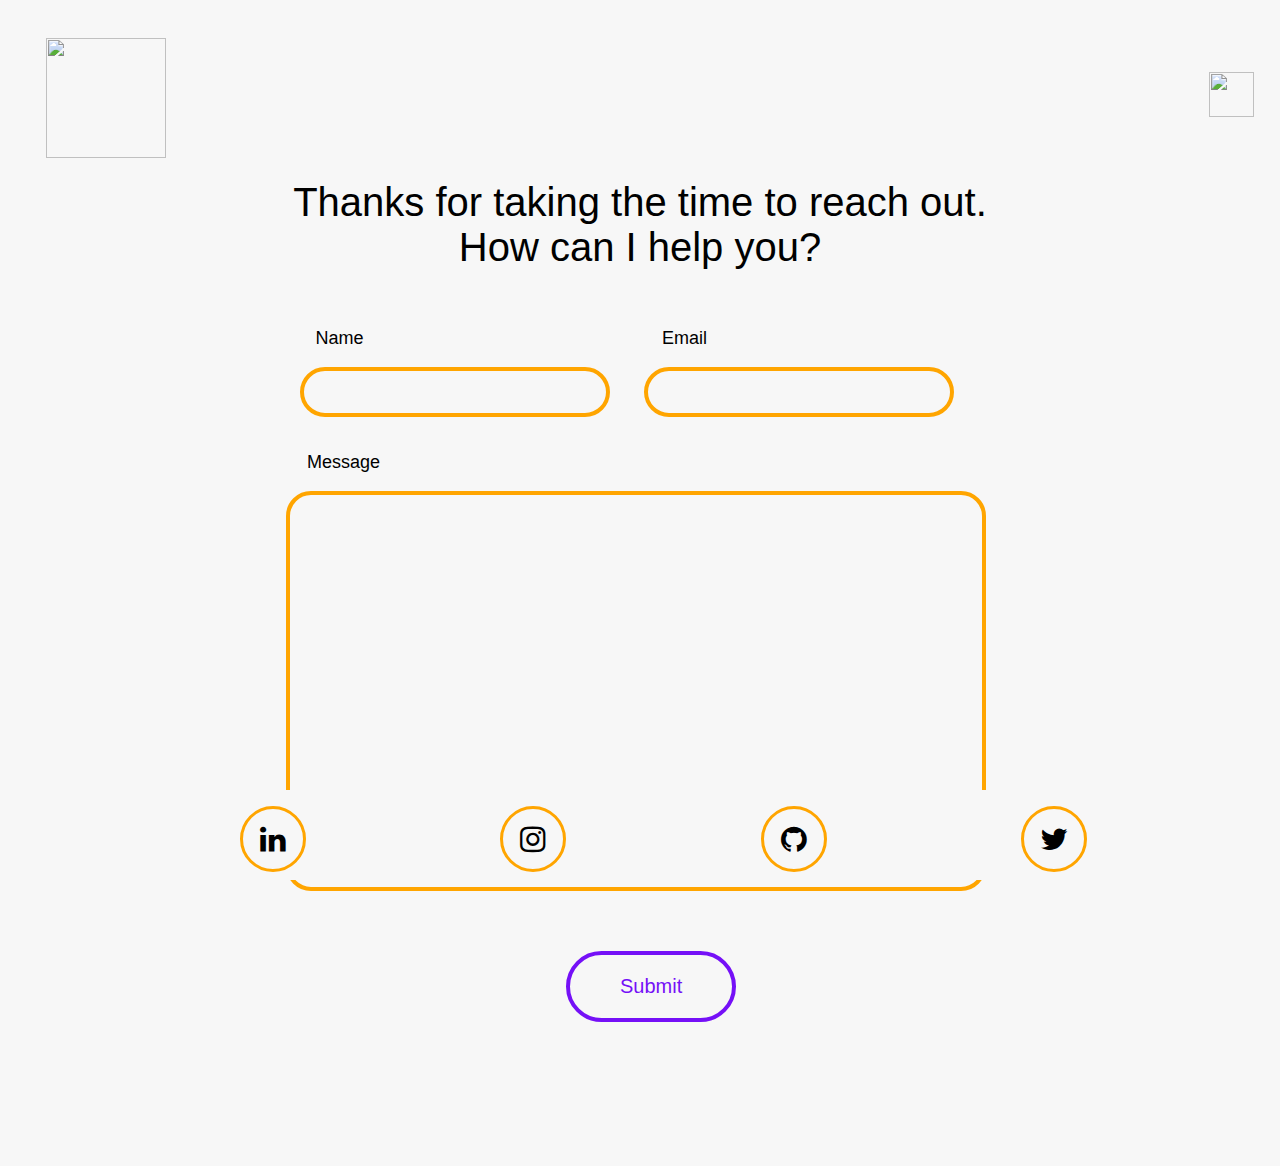
==== contact_me.html @ 22fb21d1 "Add files via upload" ====
<!-- Add icon library -->
<link rel="stylesheet" href="https://cdnjs.cloudflare.com/ajax/libs/font-awesome/4.7.0/css/font-awesome.min.css">




<!DOCTYPE html>
<html>
    <head>
        <title> Say Hello | Ayaz Vural</title>
        <link rel="stylesheet" href="contact_styles.css">
        <meta name="Description" content="This is a description">
    </head>

    <body>
        <div>
        <div>
            <div id="logo">
                <img  src="assets/ayaz_vural_logo.png" width="120">
            </div>

            <div id="back-button">
                <a href="about.html"> <img src="assets/back-button.png" width="45"> </a> 
            </div>
        </div>

        <p id="main-text">Thanks for taking the time to reach out. <br> How can I help you?</p>
        <div id="wrapper">
            <form class="form-inline">
                
                    <div id="left-block" class="form-group all-of-them">
                        <p id="name-text"> Name</p>
                        <input id="name-field" class="form-control" type="text">
                    </div>

                    <div id="right-block" class="form-group all-of-them"> 
                        <p id="email-text"> Email </p>
                        <input id="email-field" class="form-control" type="email">
                    </div>

                    <div class="all-of-them">
                        <p id="message-text"> Message</p>
                        <input id="message-field" type="text">
                    </div>

                    <button id="button" type="submit" onclick="alert('You pressed the button!')"> Submit </button>
                    
                
            </form>
            
            
        

        <footer>
            <ul class="social-media">
                <li> <a target="_blank" href="https://www.linkedin.com/in/ayazvural/" class="fa fa-linkedin"></a> </li>
                <li> <a href="#" class="fa fa-instagram"></a> </li>
                <li> <a href="#" class="fa fa-github"></a></li>
                <li> <a href="#" class="fa fa-twitter"></a> </li>
            </ul>
        </footer>
    </div>

    </body>
</html>
---- contact_styles.css ----
* {
    font-family: -apple-system, BlinkMacSystemFont, sans-serif;
    background-color: rgb(247, 247, 247);
}

body html {
    padding: 10px;
    margin: 10px;
    font-family: -apple-system, BlinkMacSystemFont, 'Segoe UI', Roboto, Oxygen, Ubuntu, Cantarell, 'Open Sans', 'Helvetica Neue', sans-serif;
    
    
   
}

#logo {
    margin-top: 3%;
    margin-left: 3%;
}

#back-button {
    margin-top: -6.8%;
    margin-left: 95%;
}

#main-text {
    
    text-align: center;
    margin-top: 5%;
    font-family: -apple-system, BlinkMacSystemFont, 'Segoe UI', Roboto, Oxygen, Ubuntu, Cantarell, 'Open Sans', 'Helvetica Neue', sans-serif;
    font-size: 40px;
}

#name-text {
    position: relative;
    left: 5%;
    font-size: 18px;
}
#name-field {
    width: 310px;
    height: 50px;
    border-radius: 25px;
    border: 4px solid orange;
    font-size: 20px;
    
    
   
    
    
    
}
#email-text {
    position: relative;
    left: 14%;
    font-size: 18px;

}
#email-field {
    width: 310px;
    height: 50px;
    border-radius: 25px;
    border: 4px solid orange;
    padding-left: 10px;
    font-size: 20px;
    margin-left: 30px;
   

    
    
}

#message-text {
    position: relative;
    left: 21%;
    margin-top: 5%;
    font-size: 18px;

}

#message-field {
    width: 700px;
    height: 400px;
    border-radius: 25px;
    border: 4px solid orange;
    position: relative;
    left: 18%;
    

    
    
    
    
}
.form-inline {
    display: inline-block;
 

    
    
 
   
}

.form-group {
    display: inline-block;
    
    position: relative;
    left: 20%;
    
    
}

    
#wrapper {
    margin-left:auto;
    margin-right:auto;
    width:960px;
}
    
    
footer {
    position: absolute;
    bottom: 20px;
    width: 100%;
    height: 90px;
    position: fixed;
    
}


li {
    display: inline-block;
    
    
}
    
    
.fa {
    
    padding: 15px;
    margin-right: 190px;
    font-size: 30px;
    width: 30px;
    text-align: center;
    text-decoration: none;
    border-radius: 90%;
    color: black;
    border-color: orange;
    border: 3px solid;
    border-color: orange;
    
  }

.fa-linkedin {
    margin-left: 40px;
  

}

#button {
    margin-top: 60px;
    margin-left: 58%;
    margin-bottom: 120px;
    border: 4px solid;
    background-color: transparent;
    border-color: #7510F7;
    color: #7510F7;
    border-radius: 290486px;
    padding-left: 50px;
    padding-right: 50px;
    padding-top: 20px;
    padding-bottom: 20px;
    font-size: 20px;
    
  
    
    
}
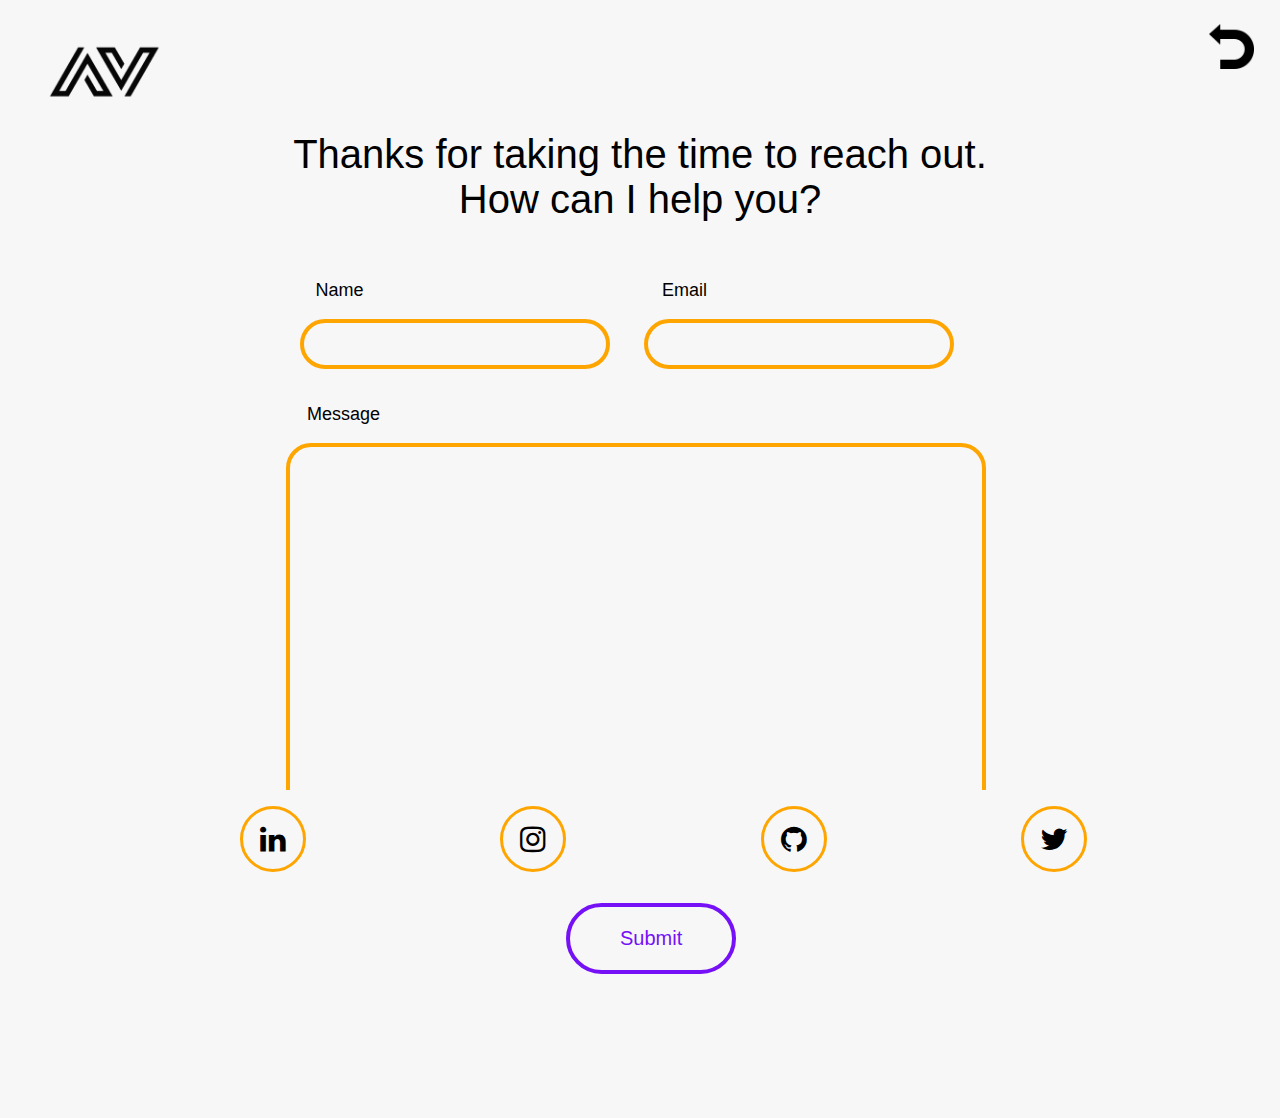
==== commit 9c718a92: "final final" ====
--- a/contact_me.html
+++ b/contact_me.html
@@ -16,24 +16,24 @@
         <div>
         <div>
             <div id="logo">
-                <img  src="assets/ayaz_vural_logo.png" width="120">
+                <img  src="Assets/ayaz_vural_logo.png" width="120">
             </div>
 
             <div id="back-button">
-                <a href="about.html"> <img src="assets/back-button.png" width="45"> </a> 
+                <a href="about.html"> <img src="Assets/back-button.png" width="45"> </a> 
             </div>
         </div>
 
         <p id="main-text">Thanks for taking the time to reach out. <br> How can I help you?</p>
         <div id="wrapper">
             <form class="form-inline">
-                
+
                     <div id="left-block" class="form-group all-of-them">
                         <p id="name-text"> Name</p>
                         <input id="name-field" class="form-control" type="text">
                     </div>
 
-                    <div id="right-block" class="form-group all-of-them"> 
+                    <div id="right-block" class="form-group all-of-them">
                         <p id="email-text"> Email </p>
                         <input id="email-field" class="form-control" type="email">
                     </div>
@@ -44,12 +44,12 @@
                     </div>
 
                     <button id="button" type="submit" onclick="alert('You pressed the button!')"> Submit </button>
-                    
-                
+
+
             </form>
-            
-            
-        
+
+
+
 
         <footer>
             <ul class="social-media">
@@ -62,4 +62,4 @@
     </div>
 
     </body>
-</html>+</html>
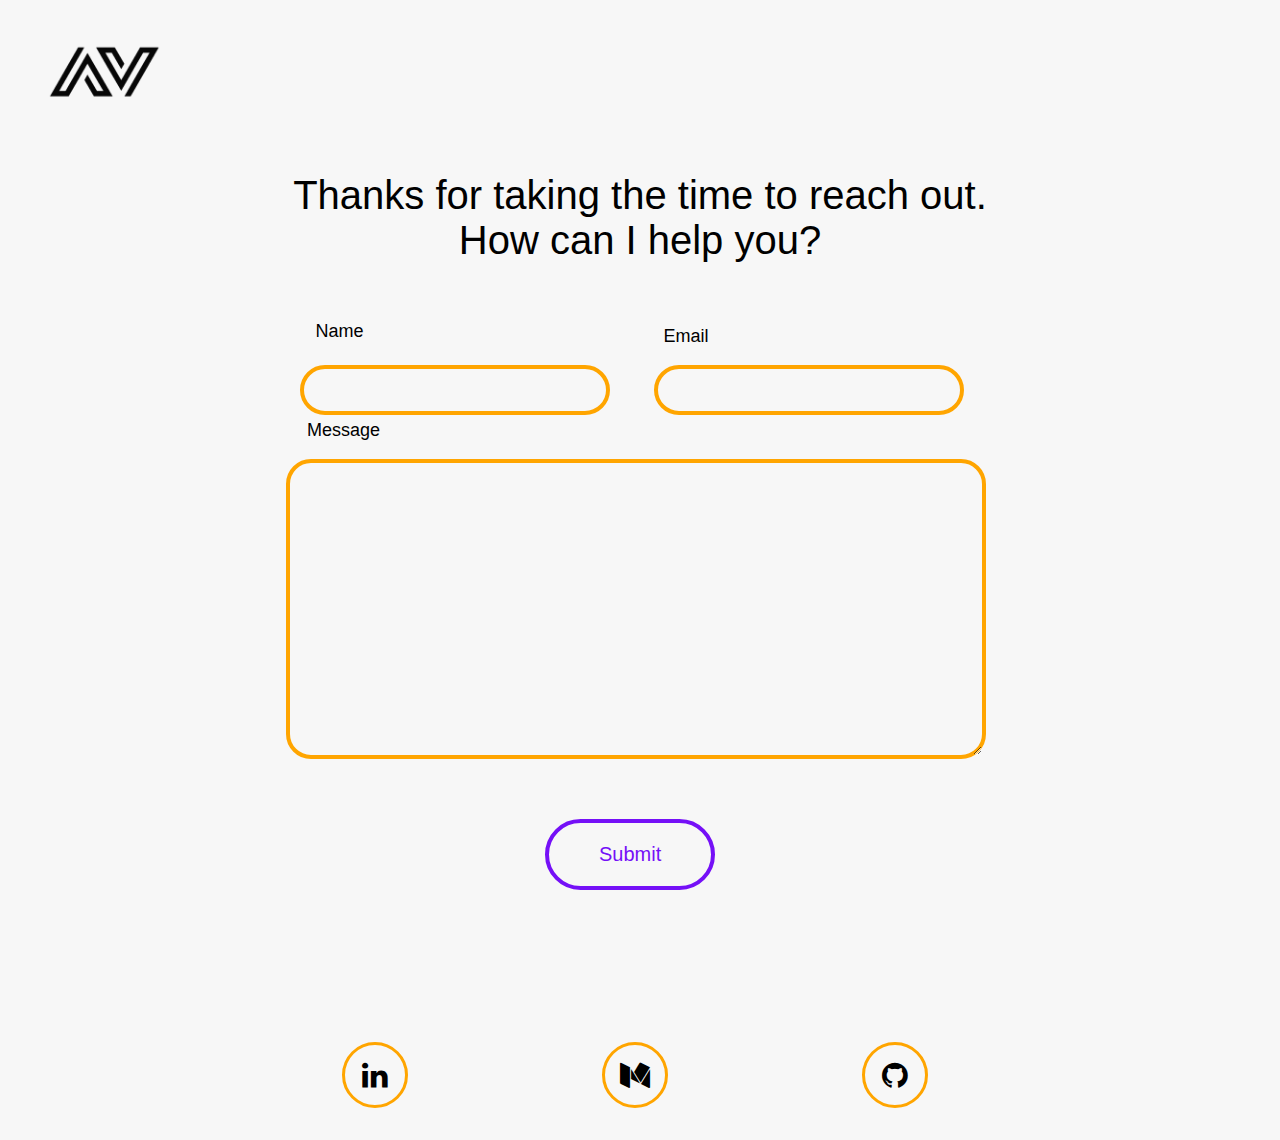
==== commit 5fed45c9: "changed up the code of the website to make it look better, handled some bugs regarding the placement" ====
--- a/contact_me.html
+++ b/contact_me.html
@@ -16,12 +16,10 @@
         <div>
         <div>
             <div id="logo">
-                <img  src="Assets/ayaz_vural_logo.png" width="120">
+                <a href="index.html"><img  src="Assets/ayaz_vural_logo.png" width="120"> </a>
             </div>
 
-            <div id="back-button">
-                <a href="about.html"> <img src="Assets/back-button.png" width="45"> </a> 
-            </div>
+           
         </div>
 
         <p id="main-text">Thanks for taking the time to reach out. <br> How can I help you?</p>
@@ -40,10 +38,13 @@
 
                     <div class="all-of-them">
                         <p id="message-text"> Message</p>
-                        <input id="message-field" type="text">
+                        <textarea id="message-field"> </textarea>
+
                     </div>
-
-                    <button id="button" type="submit" onclick="alert('You pressed the button!')"> Submit </button>
+                   
+                        <button id="button" type="submit" onclick="alert('You pressed the button!')"> Submit </button>
+                   
+                    
 
 
             </form>
@@ -52,11 +53,11 @@
 
 
         <footer>
-            <ul class="social-media">
+            <ul class="social media">
                 <li> <a target="_blank" href="https://www.linkedin.com/in/ayazvural/" class="fa fa-linkedin"></a> </li>
-                <li> <a href="#" class="fa fa-instagram"></a> </li>
-                <li> <a href="#" class="fa fa-github"></a></li>
-                <li> <a href="#" class="fa fa-twitter"></a> </li>
+                <li> <a target= "_blank" href="https://medium.com/@ayazvural" class="fa fa-medium"></a> </li>
+                <li> <a target="_blank" href="https://github.com/ayazzy" class="fa fa-github"></a></li>
+                
             </ul>
         </footer>
     </div>
--- a/contact_styles.css
+++ b/contact_styles.css
@@ -7,9 +7,6 @@
     padding: 10px;
     margin: 10px;
     font-family: -apple-system, BlinkMacSystemFont, 'Segoe UI', Roboto, Oxygen, Ubuntu, Cantarell, 'Open Sans', 'Helvetica Neue', sans-serif;
-    
-    
-   
 }
 
 #logo {
@@ -34,6 +31,7 @@
     position: relative;
     left: 5%;
     font-size: 18px;
+    padding-bottom: 5px;
 }
 #name-field {
     width: 310px;
@@ -41,12 +39,7 @@
     border-radius: 25px;
     border: 4px solid orange;
     font-size: 20px;
-    
-    
-   
-    
-    
-    
+    padding-left: 20px;
 }
 #email-text {
     position: relative;
@@ -59,54 +52,43 @@
     height: 50px;
     border-radius: 25px;
     border: 4px solid orange;
-    padding-left: 10px;
+    padding-left: 20px;
     font-size: 20px;
-    margin-left: 30px;
-   
+    margin-left: 40px; 
+}
 
-    
-    
-}
 
 #message-text {
     position: relative;
     left: 21%;
-    margin-top: 5%;
+    margin-top: 5px;
     font-size: 18px;
-
 }
 
+
 #message-field {
+    height: 300px;
     width: 700px;
-    height: 400px;
     border-radius: 25px;
     border: 4px solid orange;
     position: relative;
     left: 18%;
-    
+    padding-left: 20px;
+    font-size: 18px;
+}
 
-    
-    
-    
-    
+
+
+
+.form-inline {
+    display: inline-block;   
 }
-.form-inline {
-    display: inline-block;
- 
 
-    
-    
- 
-   
-}
 
 .form-group {
     display: inline-block;
-    
     position: relative;
-    left: 20%;
-    
-    
+    left: 20%;   
 }
 
     
@@ -118,19 +100,15 @@
     
     
 footer {
-    position: absolute;
+    text-align: center;
     bottom: 20px;
     width: 100%;
-    height: 90px;
-    position: fixed;
-    
+    height: 90px; 
 }
 
 
 li {
-    display: inline-block;
-    
-    
+    display: inline-block;   
 }
     
     
@@ -150,15 +128,17 @@
     
   }
 
+
 .fa-linkedin {
-    margin-left: 40px;
-  
+    margin-left: 140px;
+}
 
-}
+
+
 
 #button {
     margin-top: 60px;
-    margin-left: 58%;
+    margin-left: 55%;
     margin-bottom: 120px;
     border: 4px solid;
     background-color: transparent;
@@ -170,6 +150,7 @@
     padding-top: 20px;
     padding-bottom: 20px;
     font-size: 20px;
+    text-align: center;
     
   
     
